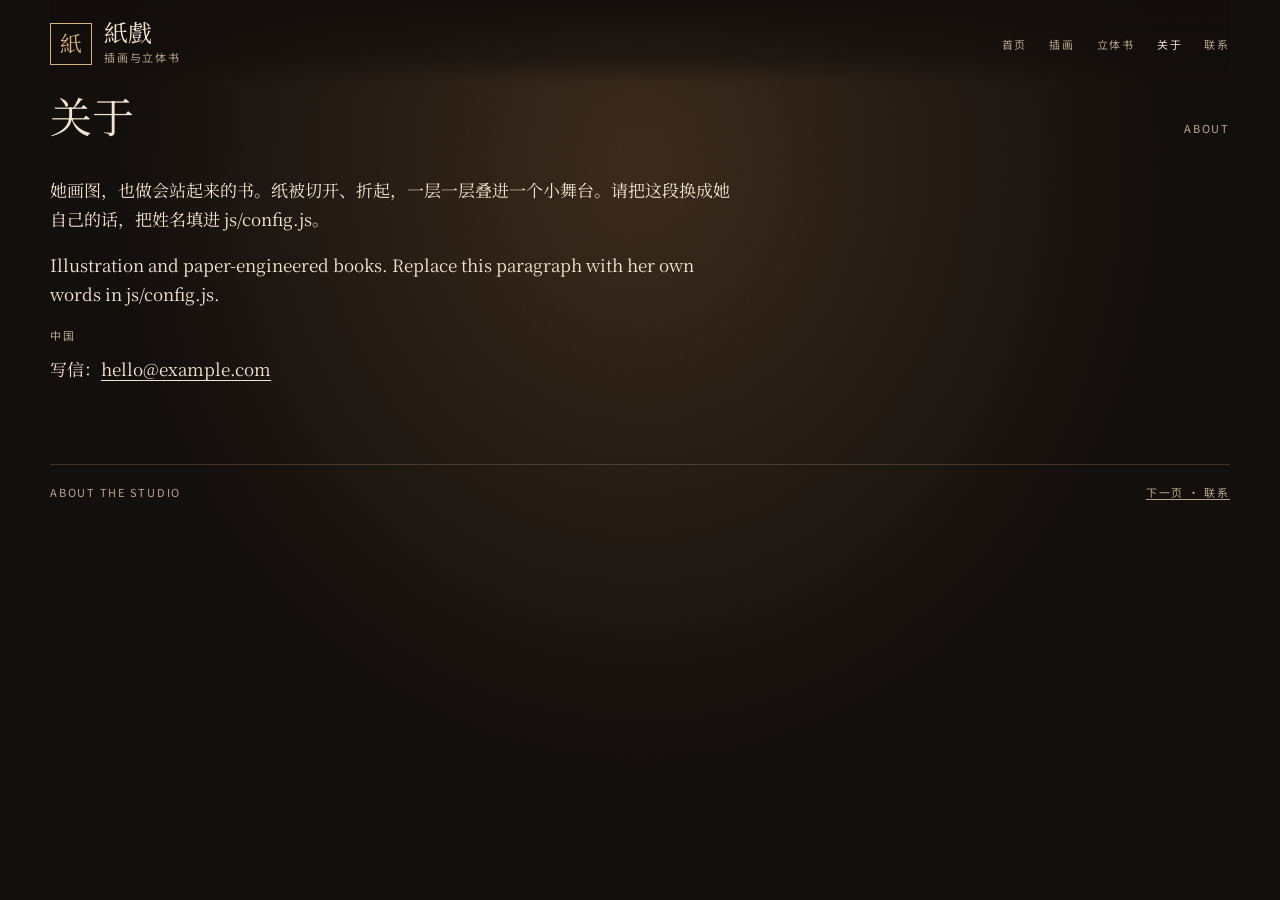
==== about.html @ fc25c819 "Publish artist homepage for GitHub Pages. Co-authored-by: Cursor <cursoragent@cursor.com>" ====
<!DOCTYPE html>
<html lang="zh-CN">
  <head>
    <meta charset="utf-8">
    <meta name="viewport" content="width=device-width, initial-scale=1">
    <title>关于</title>
    <meta name="description" content="插画与立体书作者简介。">
    <link rel="icon" href="assets/favicon.svg" type="image/svg+xml">
    <link rel="preconnect" href="https://fonts.googleapis.com">
    <link rel="preconnect" href="https://fonts.gstatic.com" crossorigin>
    <link href="https://fonts.googleapis.com/css2?family=Instrument+Serif:ital@0;1&family=Noto+Sans+SC:wght@400;500&family=Noto+Serif+SC:wght@400;600&display=swap" rel="stylesheet">
    <link rel="stylesheet" href="css/site.css">
  </head>
  <body data-page="about">
    <span class="crop crop-tl"></span>
    <span class="crop crop-tr"></span>
    <span class="crop crop-bl"></span>
    <span class="crop crop-br"></span>
    <div class="wrap">
      <header class="site-header">
        <a class="brand" href="index.html">
          <span class="seal">紙</span>
          <span class="brand-text">
            <span class="brand-name" data-brand-name></span>
            <span class="brand-tag" data-brand-tag></span>
          </span>
        </a>
        <nav class="nav" aria-label="主导航">
          <a href="index.html">首页</a>
          <a href="works.html">插画</a>
          <a href="books.html">立体书</a>
          <a href="about.html">关于</a>
          <a href="contact.html">联系</a>
        </nav>
      </header>

      <div class="kicker">
        <h2>关于</h2>
        <span>About</span>
      </div>
      <div class="prose">
        <p id="about-zh"></p>
        <p id="about-en"></p>
        <p class="meta" id="about-city"></p>
        <p>写信：<a data-email></a></p>
      </div>

      <footer class="site-footer">
        <span>About the studio</span>
        <a href="contact.html">下一页 · 联系</a>
      </footer>
    </div>
    <script src="js/config.js"></script>
    <script src="js/site.js"></script>
    <script>
      (function () {
        var site = window.SITE || {};
        var zh = document.getElementById("about-zh");
        var en = document.getElementById("about-en");
        var city = document.getElementById("about-city");
        if (zh) zh.textContent = site.about || "";
        if (en) en.textContent = site.aboutEn || "";
        if (city) city.textContent = site.city || "";
      })();
    </script>
  </body>
</html>
---- css/site.css ----
:root {
  --room: #120e0c;
  --room-2: #1b1410;
  --page: #f3e6d0;
  --page-2: #e8d4b4;
  --ink: #f3e6d0;
  --ink-soft: #b9a48a;
  --leather: #6e2a22;
  --spine: #3a2018;
  --gilt: #d7b07a;
  --wash: #6a8fa3;
  --mat: #2f5d4a;
  --shadow: 0 28px 60px rgba(0, 0, 0, 0.45);
  --display: "Instrument Serif", "Noto Serif SC", serif;
  --body: "Noto Serif SC", "Instrument Serif", serif;
  --mark: "Noto Sans SC", sans-serif;
}

*,
*::before,
*::after {
  box-sizing: border-box;
}

html {
  scroll-behavior: smooth;
}

body {
  margin: 0;
  min-height: 100vh;
  color: var(--ink);
  background:
    radial-gradient(ellipse at 50% 18%, #3a2a1c 0%, var(--room) 58%);
  font-family: var(--body);
  font-size: 17px;
  line-height: 1.7;
}

body::before {
  content: "";
  position: fixed;
  inset: 0;
  pointer-events: none;
  z-index: 8;
  background-image: url("data:image/svg+xml,%3Csvg viewBox='0 0 200 200' xmlns='http://www.w3.org/2000/svg'%3E%3Cfilter id='n'%3E%3CfeTurbulence type='fractalNoise' baseFrequency='0.8' numOctaves='3' stitchTiles='stitch'/%3E%3C/filter%3E%3Crect width='100%25' height='100%25' filter='url(%23n)' opacity='0.5'/%3E%3C/svg%3E");
  mix-blend-mode: overlay;
  opacity: 0.16;
}

.crop { display: none; }

a {
  color: inherit;
  text-decoration-thickness: 1px;
  text-underline-offset: 0.22em;
}

a:hover { color: var(--gilt); }

img {
  max-width: 100%;
  display: block;
}

.wrap {
  width: min(1180px, calc(100% - 48px));
  margin: 0 auto;
}

.site-header {
  position: sticky;
  top: 0;
  z-index: 15;
  display: flex;
  align-items: center;
  justify-content: space-between;
  gap: 24px;
  padding: 22px 0 16px;
  background: linear-gradient(180deg, rgba(18, 14, 12, 0.96), rgba(18, 14, 12, 0.55) 70%, transparent);
}

.brand {
  display: flex;
  align-items: center;
  gap: 12px;
  text-decoration: none;
}

.seal {
  width: 42px;
  height: 42px;
  border: 1px solid var(--gilt);
  color: var(--gilt);
  display: grid;
  place-items: center;
  font-family: var(--display);
  font-size: 22px;
}

.brand-text {
  display: flex;
  flex-direction: column;
  gap: 2px;
}

.brand-name {
  font-family: var(--display);
  font-size: 24px;
  line-height: 1;
}

.brand-tag,
.nav,
.kicker span,
.meta,
.field span,
.site-footer,
.card-meta small,
.layer-tab {
  font-family: var(--mark);
  font-size: 11px;
  letter-spacing: 0.16em;
  text-transform: uppercase;
  color: var(--ink-soft);
}

.nav {
  display: flex;
  flex-wrap: wrap;
  gap: 8px 22px;
}

.nav a { text-decoration: none; color: var(--ink-soft); }

.nav a[aria-current="page"],
.nav a:hover {
  color: var(--page);
}

.hero {
  position: relative;
  min-height: min(80vh, 780px);
  margin: 8px 0 72px;
  perspective: 1600px;
}

.stage {
  position: relative;
  height: min(80vh, 780px);
  overflow: hidden;
  background:
    radial-gradient(circle at 50% 72%, #5a3a22 0%, #120e0c 58%);
  cursor: pointer;
}

.tome {
  position: absolute;
  left: 50%;
  top: 52%;
  width: min(340px, 56vw);
  height: min(460px, 62vh);
  transform: translate(-46%, -50%) rotateY(-18deg) rotate(-8deg);
  transform-style: preserve-3d;
  transition: transform 700ms cubic-bezier(0.2, 0.8, 0.2, 1);
  box-shadow: var(--shadow);
}

.spine {
  position: absolute;
  left: 0;
  top: 0;
  bottom: 0;
  width: 28px;
  background: linear-gradient(90deg, #24140f, var(--spine) 40%, #5a2a20);
}

.cover-front {
  position: absolute;
  inset: 0 0 0 28px;
  background:
    linear-gradient(180deg, rgba(215, 176, 122, 0.18), transparent 30%),
    linear-gradient(160deg, #8b3a2a, #4a1c16);
  box-shadow: inset 0 0 0 1px rgba(215, 176, 122, 0.35);
}

.cover-front::after {
  content: "立體書";
  position: absolute;
  left: 18px;
  bottom: 22px;
  font-family: var(--display);
  font-size: 28px;
  color: var(--gilt);
}

.spread {
  position: absolute;
  inset: 8% 8% 10%;
  display: grid;
  grid-template-columns: 1fr 1fr;
  opacity: 0;
  pointer-events: none;
  transform: scale(0.92);
  transition: opacity 500ms ease, transform 700ms ease;
}

.page {
  background: var(--page);
  color: #2c1810;
}

.page-left {
  box-shadow: inset -12px 0 16px rgba(44, 24, 16, 0.08);
  padding: 22px 18px;
}

.page-right {
  position: relative;
  overflow: hidden;
  background: #e7d3b0;
}

.pop-sky,
.pop-mid,
.pop-front {
  position: absolute;
  inset: 0;
}

.pop-sky { background: linear-gradient(#6a8fa3, #c9b07a); }
.pop-mid {
  top: 28%;
  background: #2f5d4a;
  clip-path: polygon(0 40%, 30% 18%, 62% 36%, 100% 12%, 100% 100%, 0 100%);
}
.pop-front {
  top: 48%;
  background: #8b3a2a;
  clip-path: polygon(0 60%, 28% 28%, 58% 50%, 100% 20%, 100% 100%, 0 100%);
}

.stage.is-open .tome {
  width: min(720px, 86vw);
  transform: translate(-50%, -50%) rotate(0deg);
}

.stage.is-open .spine,
.stage.is-open .cover-front {
  opacity: 0;
}

.stage.is-open .spread {
  opacity: 1;
  pointer-events: auto;
  transform: scale(1);
}

.layer-tab {
  position: absolute;
  right: 28px;
  top: 28px;
  padding: 8px 10px;
  background: var(--page);
  color: #2c1810;
  writing-mode: vertical-rl;
}

.hero-copy {
  position: absolute;
  left: 36px;
  bottom: 36px;
  z-index: 3;
  max-width: 16em;
  color: var(--page);
}

.hero-copy h1 {
  margin: 0 0 10px;
  font-family: var(--display);
  font-weight: 400;
  font-size: clamp(40px, 6vw, 72px);
  line-height: 0.95;
}

.hero-copy p {
  margin: 0;
  font-size: 14px;
  max-width: 22em;
  color: var(--ink-soft);
}

.kicker {
  display: flex;
  justify-content: space-between;
  align-items: baseline;
  gap: 16px;
  margin: 0 0 22px;
}

.kicker h2 {
  margin: 0;
  font-family: var(--display);
  font-size: clamp(28px, 4vw, 42px);
  font-weight: 400;
  color: var(--page);
}

.grid {
  display: grid;
  grid-template-columns: repeat(3, 1fr);
  gap: 18px;
}

.card {
  position: relative;
  min-height: 280px;
  background: var(--page);
  color: #2c1810;
  overflow: hidden;
  display: flex;
  flex-direction: column;
  transition: transform 280ms ease;
}

.card:hover {
  transform: translateY(-8px);
  color: #2c1810;
}

.swatch {
  flex: 1;
  min-height: 210px;
  position: relative;
}

.swatch::after {
  content: "作品占位";
  position: absolute;
  left: 14px;
  bottom: 12px;
  font-family: var(--mark);
  font-size: 10px;
  letter-spacing: 0.14em;
  text-transform: uppercase;
  color: rgba(243, 226, 184, 0.8);
}

.card.has-image .swatch::after { display: none; }

.card img {
  width: 100%;
  height: 210px;
  object-fit: cover;
}

.tone-cinnabar { background: linear-gradient(160deg, #8b3a2a, #4a1c16); }
.tone-mat { background: linear-gradient(160deg, #3d6b5a, #1d3d31); }
.tone-wash { background: linear-gradient(160deg, #6a8fa3, #355468); }
.tone-foil { background: linear-gradient(160deg, #d4b36a, #8a6a2c); }
.tone-ink { background: linear-gradient(160deg, #4a2a1c, #2c1810); }
.tone-paper { background: linear-gradient(160deg, #f0ddb4, #c9a46a); }

.card-meta {
  display: flex;
  justify-content: space-between;
  gap: 12px;
  padding: 12px 14px 14px;
  font-size: 14px;
}

.card-meta small { color: #7a5f48; }

.book-list {
  display: flex;
  flex-direction: column;
  gap: 28px;
}

.book {
  display: grid;
  grid-template-columns: 280px 1fr;
  gap: 28px;
  padding: 22px;
  background: rgba(243, 230, 208, 0.08);
  box-shadow: inset 0 0 0 1px rgba(215, 176, 122, 0.22);
}

.book-cover {
  min-height: 340px;
  background: var(--leather);
  position: relative;
  overflow: hidden;
}

.book-cover img {
  width: 100%;
  height: 100%;
  object-fit: cover;
}

.peek {
  display: grid;
  grid-template-columns: repeat(3, 1fr);
  min-height: 160px;
  margin-top: 16px;
  cursor: pointer;
}

.peek-plane {
  min-height: 160px;
  transition: transform 500ms ease;
}

.peek-plane:nth-child(1) { background: #6a8fa3; }
.peek-plane:nth-child(2) { background: #2f5d4a; }
.peek-plane:nth-child(3) { background: #8b3a2a; }

.peek.is-open .peek-plane:nth-child(1) { transform: translateX(-8px) rotate(-2deg); }
.peek.is-open .peek-plane:nth-child(2) { transform: translateY(-10px); }
.peek.is-open .peek-plane:nth-child(3) { transform: translateX(8px) rotate(2deg); }

.book h3 {
  margin: 0 0 8px;
  font-family: var(--display);
  font-size: 34px;
  font-weight: 400;
}

.prose { max-width: 40em; }
.prose p { margin: 0 0 1em; }

.contact-block {
  display: grid;
  grid-template-columns: 1fr 1fr;
  gap: 40px;
}

.field {
  display: flex;
  flex-direction: column;
  gap: 6px;
  margin-bottom: 14px;
}

input,
textarea {
  width: 100%;
  border: 0;
  border-bottom: 1px solid var(--gilt);
  background: transparent;
  color: var(--page);
  font: inherit;
  padding: 8px 0;
}

input:focus,
textarea:focus {
  outline: 2px solid var(--gilt);
  outline-offset: 4px;
}

button,
.btn {
  appearance: none;
  border: 0;
  background: var(--page);
  color: #2c1810;
  font-family: var(--mark);
  font-size: 11px;
  letter-spacing: 0.16em;
  text-transform: uppercase;
  padding: 12px 18px;
  cursor: pointer;
}

button:hover,
.btn:hover { background: var(--gilt); }

.site-footer {
  display: flex;
  justify-content: space-between;
  gap: 16px;
  margin: 80px 0 28px;
  padding-top: 18px;
  border-top: 1px solid rgba(215, 176, 122, 0.22);
}

.note {
  margin: 0 0 28px;
  padding: 12px 14px;
  border-left: 3px solid var(--gilt);
  background: rgba(243, 230, 208, 0.08);
  font-size: 14px;
}

@media (max-width: 860px) {
  .wrap { width: min(100% - 28px, 1180px); }
  .site-header { flex-direction: column; align-items: flex-start; }
  .grid { grid-template-columns: 1fr 1fr; }
  .book,
  .contact-block { grid-template-columns: 1fr; }
  .hero-copy { left: 18px; bottom: 18px; }
}

@media (max-width: 560px) {
  .grid { grid-template-columns: 1fr; }
}

@media (prefers-reduced-motion: reduce) {
  *,
  *::before,
  *::after { transition: none !important; }
}
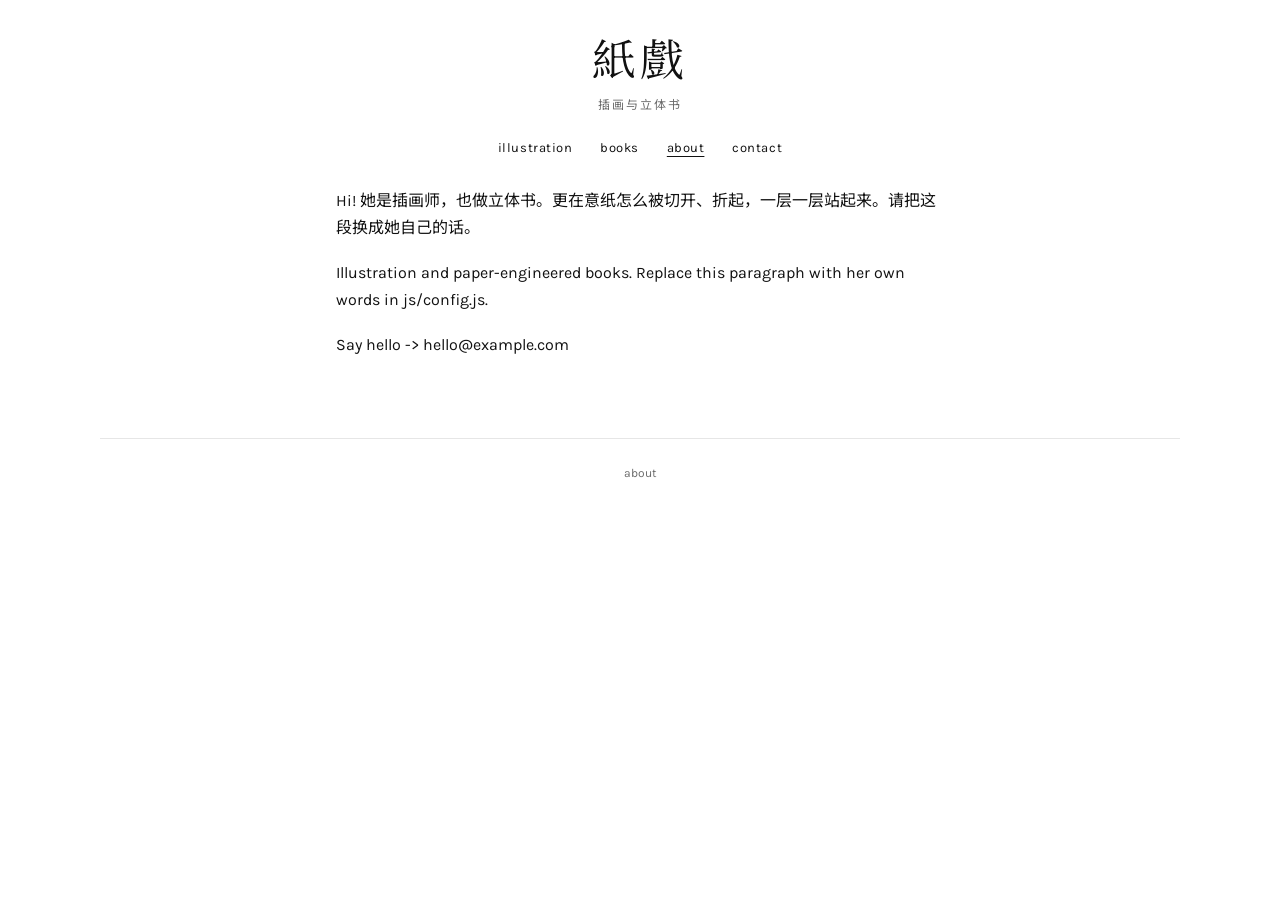
==== commit 95d3e07d: "Restyle site to match JooHee Yoon and Samantha Cotterill. Co-authored-by: Cursor <cursoragent@cursor" ====
--- a/about.html
+++ b/about.html
@@ -3,51 +3,36 @@
   <head>
     <meta charset="utf-8">
     <meta name="viewport" content="width=device-width, initial-scale=1">
-    <title>关于</title>
-    <meta name="description" content="插画与立体书作者简介。">
+    <title>about</title>
     <link rel="icon" href="assets/favicon.svg" type="image/svg+xml">
     <link rel="preconnect" href="https://fonts.googleapis.com">
     <link rel="preconnect" href="https://fonts.gstatic.com" crossorigin>
-    <link href="https://fonts.googleapis.com/css2?family=Instrument+Serif:ital@0;1&family=Noto+Sans+SC:wght@400;500&family=Noto+Serif+SC:wght@400;600&display=swap" rel="stylesheet">
+    <link href="https://fonts.googleapis.com/css2?family=Karla:wght@400;500&family=Libre+Baskerville:ital,wght@0,400;1,400&family=Noto+Sans+SC:wght@400;500&family=Noto+Serif+SC:wght@400;600&display=swap" rel="stylesheet">
     <link rel="stylesheet" href="css/site.css">
   </head>
   <body data-page="about">
-    <span class="crop crop-tl"></span>
-    <span class="crop crop-tr"></span>
-    <span class="crop crop-bl"></span>
-    <span class="crop crop-br"></span>
     <div class="wrap">
       <header class="site-header">
         <a class="brand" href="index.html">
-          <span class="seal">紙</span>
-          <span class="brand-text">
-            <span class="brand-name" data-brand-name></span>
-            <span class="brand-tag" data-brand-tag></span>
-          </span>
+          <span class="brand-name" data-brand-name></span>
+          <span class="brand-tag" data-brand-tag></span>
         </a>
         <nav class="nav" aria-label="主导航">
-          <a href="index.html">首页</a>
-          <a href="works.html">插画</a>
-          <a href="books.html">立体书</a>
-          <a href="about.html">关于</a>
-          <a href="contact.html">联系</a>
+          <a href="works.html">illustration</a>
+          <a href="books.html">books</a>
+          <a href="about.html">about</a>
+          <a href="contact.html">contact</a>
         </nav>
       </header>
 
-      <div class="kicker">
-        <h2>关于</h2>
-        <span>About</span>
-      </div>
       <div class="prose">
         <p id="about-zh"></p>
         <p id="about-en"></p>
-        <p class="meta" id="about-city"></p>
-        <p>写信：<a data-email></a></p>
+        <p>Say hello -> <a data-email></a></p>
       </div>
 
       <footer class="site-footer">
-        <span>About the studio</span>
-        <a href="contact.html">下一页 · 联系</a>
+        <span>about</span>
       </footer>
     </div>
     <script src="js/config.js"></script>
@@ -57,10 +42,8 @@
         var site = window.SITE || {};
         var zh = document.getElementById("about-zh");
         var en = document.getElementById("about-en");
-        var city = document.getElementById("about-city");
         if (zh) zh.textContent = site.about || "";
         if (en) en.textContent = site.aboutEn || "";
-        if (city) city.textContent = site.city || "";
       })();
     </script>
   </body>
--- a/css/site.css
+++ b/css/site.css
@@ -1,19 +1,11 @@
 :root {
-  --room: #120e0c;
-  --room-2: #1b1410;
-  --page: #f3e6d0;
-  --page-2: #e8d4b4;
-  --ink: #f3e6d0;
-  --ink-soft: #b9a48a;
-  --leather: #6e2a22;
-  --spine: #3a2018;
-  --gilt: #d7b07a;
-  --wash: #6a8fa3;
-  --mat: #2f5d4a;
-  --shadow: 0 28px 60px rgba(0, 0, 0, 0.45);
-  --display: "Instrument Serif", "Noto Serif SC", serif;
-  --body: "Noto Serif SC", "Instrument Serif", serif;
-  --mark: "Noto Sans SC", sans-serif;
+  --bg: #ffffff;
+  --ink: #111111;
+  --muted: #6a6a6a;
+  --line: #e6e6e6;
+  --soft: #f4f1ea;
+  --name: "Libre Baskerville", "Noto Serif SC", serif;
+  --ui: "Karla", "Noto Sans SC", sans-serif;
 }
 
 *,
@@ -30,33 +22,25 @@
   margin: 0;
   min-height: 100vh;
   color: var(--ink);
-  background:
-    radial-gradient(ellipse at 50% 18%, #3a2a1c 0%, var(--room) 58%);
-  font-family: var(--body);
-  font-size: 17px;
+  background: var(--bg);
+  font-family: var(--ui);
+  font-size: 16px;
   line-height: 1.7;
 }
 
-body::before {
-  content: "";
-  position: fixed;
-  inset: 0;
-  pointer-events: none;
-  z-index: 8;
-  background-image: url("data:image/svg+xml,%3Csvg viewBox='0 0 200 200' xmlns='http://www.w3.org/2000/svg'%3E%3Cfilter id='n'%3E%3CfeTurbulence type='fractalNoise' baseFrequency='0.8' numOctaves='3' stitchTiles='stitch'/%3E%3C/filter%3E%3Crect width='100%25' height='100%25' filter='url(%23n)' opacity='0.5'/%3E%3C/svg%3E");
-  mix-blend-mode: overlay;
-  opacity: 0.16;
-}
-
-.crop { display: none; }
+.crop {
+  display: none;
+}
 
 a {
   color: inherit;
-  text-decoration-thickness: 1px;
+  text-decoration: none;
+}
+
+a:hover {
+  text-decoration: underline;
   text-underline-offset: 0.22em;
 }
-
-a:hover { color: var(--gilt); }
 
 img {
   max-width: 100%;
@@ -64,230 +48,90 @@
 }
 
 .wrap {
-  width: min(1180px, calc(100% - 48px));
+  width: min(1080px, calc(100% - 48px));
   margin: 0 auto;
 }
 
 .site-header {
-  position: sticky;
-  top: 0;
-  z-index: 15;
-  display: flex;
+  padding: 36px 0 28px;
+  text-align: center;
+}
+
+.brand {
+  display: flex;
+  flex-direction: column;
   align-items: center;
-  justify-content: space-between;
-  gap: 24px;
-  padding: 22px 0 16px;
-  background: linear-gradient(180deg, rgba(18, 14, 12, 0.96), rgba(18, 14, 12, 0.55) 70%, transparent);
-}
-
-.brand {
-  display: flex;
-  align-items: center;
-  gap: 12px;
+  gap: 8px;
   text-decoration: none;
 }
 
 .seal {
-  width: 42px;
-  height: 42px;
-  border: 1px solid var(--gilt);
-  color: var(--gilt);
-  display: grid;
-  place-items: center;
-  font-family: var(--display);
-  font-size: 22px;
-}
-
-.brand-text {
-  display: flex;
-  flex-direction: column;
-  gap: 2px;
+  display: none;
 }
 
 .brand-name {
-  font-family: var(--display);
-  font-size: 24px;
-  line-height: 1;
-}
-
-.brand-tag,
-.nav,
-.kicker span,
-.meta,
-.field span,
-.site-footer,
-.card-meta small,
-.layer-tab {
-  font-family: var(--mark);
-  font-size: 11px;
-  letter-spacing: 0.16em;
+  font-family: var(--name);
+  font-size: clamp(28px, 5vw, 44px);
+  font-weight: 400;
+  letter-spacing: 0.08em;
   text-transform: uppercase;
-  color: var(--ink-soft);
+  line-height: 1.15;
+}
+
+.brand-tag {
+  font-size: 12px;
+  letter-spacing: 0.18em;
+  text-transform: uppercase;
+  color: var(--muted);
 }
 
 .nav {
   display: flex;
+  justify-content: center;
   flex-wrap: wrap;
-  gap: 8px 22px;
-}
-
-.nav a { text-decoration: none; color: var(--ink-soft); }
+  gap: 8px 28px;
+  margin-top: 22px;
+  font-size: 13px;
+  letter-spacing: 0.04em;
+}
+
+.nav a {
+  color: var(--ink);
+  text-decoration: none;
+}
 
 .nav a[aria-current="page"],
 .nav a:hover {
-  color: var(--page);
-}
-
-.hero {
-  position: relative;
-  min-height: min(80vh, 780px);
-  margin: 8px 0 72px;
-  perspective: 1600px;
-}
-
-.stage {
-  position: relative;
-  height: min(80vh, 780px);
-  overflow: hidden;
-  background:
-    radial-gradient(circle at 50% 72%, #5a3a22 0%, #120e0c 58%);
+  text-decoration: underline;
+  text-underline-offset: 0.28em;
+}
+
+.feature {
+  margin: 8px 0 56px;
+}
+
+.feature-art {
+  min-height: min(72vh, 680px);
+  background: var(--soft);
   cursor: pointer;
-}
-
-.tome {
-  position: absolute;
-  left: 50%;
-  top: 52%;
-  width: min(340px, 56vw);
-  height: min(460px, 62vh);
-  transform: translate(-46%, -50%) rotateY(-18deg) rotate(-8deg);
-  transform-style: preserve-3d;
-  transition: transform 700ms cubic-bezier(0.2, 0.8, 0.2, 1);
-  box-shadow: var(--shadow);
-}
-
-.spine {
-  position: absolute;
-  left: 0;
-  top: 0;
-  bottom: 0;
-  width: 28px;
-  background: linear-gradient(90deg, #24140f, var(--spine) 40%, #5a2a20);
-}
-
-.cover-front {
-  position: absolute;
-  inset: 0 0 0 28px;
-  background:
-    linear-gradient(180deg, rgba(215, 176, 122, 0.18), transparent 30%),
-    linear-gradient(160deg, #8b3a2a, #4a1c16);
-  box-shadow: inset 0 0 0 1px rgba(215, 176, 122, 0.35);
-}
-
-.cover-front::after {
-  content: "立體書";
-  position: absolute;
-  left: 18px;
-  bottom: 22px;
-  font-family: var(--display);
-  font-size: 28px;
-  color: var(--gilt);
-}
-
-.spread {
-  position: absolute;
-  inset: 8% 8% 10%;
-  display: grid;
-  grid-template-columns: 1fr 1fr;
-  opacity: 0;
-  pointer-events: none;
-  transform: scale(0.92);
-  transition: opacity 500ms ease, transform 700ms ease;
-}
-
-.page {
-  background: var(--page);
-  color: #2c1810;
-}
-
-.page-left {
-  box-shadow: inset -12px 0 16px rgba(44, 24, 16, 0.08);
-  padding: 22px 18px;
-}
-
-.page-right {
   position: relative;
   overflow: hidden;
-  background: #e7d3b0;
-}
-
-.pop-sky,
-.pop-mid,
-.pop-front {
-  position: absolute;
-  inset: 0;
-}
-
-.pop-sky { background: linear-gradient(#6a8fa3, #c9b07a); }
-.pop-mid {
-  top: 28%;
-  background: #2f5d4a;
-  clip-path: polygon(0 40%, 30% 18%, 62% 36%, 100% 12%, 100% 100%, 0 100%);
-}
-.pop-front {
-  top: 48%;
-  background: #8b3a2a;
-  clip-path: polygon(0 60%, 28% 28%, 58% 50%, 100% 20%, 100% 100%, 0 100%);
-}
-
-.stage.is-open .tome {
-  width: min(720px, 86vw);
-  transform: translate(-50%, -50%) rotate(0deg);
-}
-
-.stage.is-open .spine,
-.stage.is-open .cover-front {
-  opacity: 0;
-}
-
-.stage.is-open .spread {
-  opacity: 1;
-  pointer-events: auto;
-  transform: scale(1);
-}
-
-.layer-tab {
-  position: absolute;
-  right: 28px;
-  top: 28px;
-  padding: 8px 10px;
-  background: var(--page);
-  color: #2c1810;
-  writing-mode: vertical-rl;
-}
-
-.hero-copy {
-  position: absolute;
-  left: 36px;
-  bottom: 36px;
-  z-index: 3;
-  max-width: 16em;
-  color: var(--page);
-}
-
-.hero-copy h1 {
-  margin: 0 0 10px;
-  font-family: var(--display);
-  font-weight: 400;
-  font-size: clamp(40px, 6vw, 72px);
-  line-height: 0.95;
-}
-
-.hero-copy p {
-  margin: 0;
-  font-size: 14px;
-  max-width: 22em;
-  color: var(--ink-soft);
+}
+
+.feature-art.is-open {
+  display: grid;
+  grid-template-columns: 1fr 1fr 1fr;
+}
+
+.feature-art.is-open .peek-plane {
+  min-height: min(72vh, 680px);
+}
+
+.feature-cap {
+  margin: 14px 0 0;
+  text-align: center;
+  font-size: 13px;
+  color: var(--muted);
 }
 
 .kicker {
@@ -295,15 +139,25 @@
   justify-content: space-between;
   align-items: baseline;
   gap: 16px;
-  margin: 0 0 22px;
-}
-
-.kicker h2 {
-  margin: 0;
-  font-family: var(--display);
-  font-size: clamp(28px, 4vw, 42px);
+  margin: 0 0 20px;
+}
+
+.kicker h2,
+.page-title {
+  margin: 0 0 28px;
+  font-family: var(--name);
+  font-size: 22px;
   font-weight: 400;
-  color: var(--page);
+  text-align: center;
+  letter-spacing: 0.06em;
+}
+
+.kicker span,
+.meta {
+  font-size: 12px;
+  letter-spacing: 0.08em;
+  text-transform: lowercase;
+  color: var(--muted);
 }
 
 .grid {
@@ -313,85 +167,86 @@
 }
 
 .card {
-  position: relative;
-  min-height: 280px;
-  background: var(--page);
-  color: #2c1810;
-  overflow: hidden;
+  min-height: 0;
+  background: transparent;
+  color: var(--ink);
   display: flex;
   flex-direction: column;
-  transition: transform 280ms ease;
 }
 
 .card:hover {
-  transform: translateY(-8px);
-  color: #2c1810;
+  color: var(--ink);
 }
 
 .swatch {
-  flex: 1;
-  min-height: 210px;
+  min-height: 240px;
   position: relative;
 }
 
 .swatch::after {
   content: "作品占位";
   position: absolute;
-  left: 14px;
-  bottom: 12px;
-  font-family: var(--mark);
-  font-size: 10px;
-  letter-spacing: 0.14em;
-  text-transform: uppercase;
-  color: rgba(243, 226, 184, 0.8);
-}
-
-.card.has-image .swatch::after { display: none; }
+  left: 12px;
+  bottom: 10px;
+  font-size: 11px;
+  color: rgba(255, 255, 255, 0.85);
+}
+
+.card.has-image .swatch::after {
+  display: none;
+}
 
 .card img {
   width: 100%;
-  height: 210px;
+  height: 240px;
   object-fit: cover;
 }
 
-.tone-cinnabar { background: linear-gradient(160deg, #8b3a2a, #4a1c16); }
-.tone-mat { background: linear-gradient(160deg, #3d6b5a, #1d3d31); }
-.tone-wash { background: linear-gradient(160deg, #6a8fa3, #355468); }
-.tone-foil { background: linear-gradient(160deg, #d4b36a, #8a6a2c); }
-.tone-ink { background: linear-gradient(160deg, #4a2a1c, #2c1810); }
-.tone-paper { background: linear-gradient(160deg, #f0ddb4, #c9a46a); }
+.tone-cinnabar { background: #c46a4a; }
+.tone-mat { background: #6f8a6a; }
+.tone-wash { background: #7ea0b0; }
+.tone-foil { background: #d2b56a; }
+.tone-ink { background: #4a4a4a; }
+.tone-paper { background: #e4d3b0; }
 
 .card-meta {
   display: flex;
   justify-content: space-between;
+  gap: 10px;
+  padding: 10px 0 0;
+  font-size: 13px;
+}
+
+.card-meta small {
+  color: var(--muted);
+  font-size: 12px;
+}
+
+.book-list {
+  display: grid;
+  grid-template-columns: repeat(3, 1fr);
+  gap: 28px 20px;
+}
+
+.book {
+  display: flex;
+  flex-direction: column;
   gap: 12px;
-  padding: 12px 14px 14px;
-  font-size: 14px;
-}
-
-.card-meta small { color: #7a5f48; }
-
-.book-list {
-  display: flex;
-  flex-direction: column;
-  gap: 28px;
-}
-
-.book {
-  display: grid;
-  grid-template-columns: 280px 1fr;
-  gap: 28px;
-  padding: 22px;
-  background: rgba(243, 230, 208, 0.08);
-  box-shadow: inset 0 0 0 1px rgba(215, 176, 122, 0.22);
+  padding: 0;
+  background: transparent;
+  box-shadow: none;
 }
 
 .book-cover {
-  min-height: 340px;
-  background: var(--leather);
+  min-height: 360px;
+  background: #c46a4a;
   position: relative;
   overflow: hidden;
 }
+
+.book-cover.tone-mat { background: #6f8a6a; }
+.book-cover.tone-cinnabar { background: #c46a4a; }
+.book-cover.tone-wash { background: #7ea0b0; }
 
 .book-cover img {
   width: 100%;
@@ -399,41 +254,48 @@
   object-fit: cover;
 }
 
+.book h3 {
+  margin: 0;
+  font-family: var(--name);
+  font-size: 20px;
+  font-weight: 400;
+}
+
 .peek {
   display: grid;
   grid-template-columns: repeat(3, 1fr);
-  min-height: 160px;
-  margin-top: 16px;
+  min-height: 120px;
   cursor: pointer;
 }
 
 .peek-plane {
-  min-height: 160px;
-  transition: transform 500ms ease;
-}
-
-.peek-plane:nth-child(1) { background: #6a8fa3; }
-.peek-plane:nth-child(2) { background: #2f5d4a; }
-.peek-plane:nth-child(3) { background: #8b3a2a; }
-
-.peek.is-open .peek-plane:nth-child(1) { transform: translateX(-8px) rotate(-2deg); }
-.peek.is-open .peek-plane:nth-child(2) { transform: translateY(-10px); }
-.peek.is-open .peek-plane:nth-child(3) { transform: translateX(8px) rotate(2deg); }
-
-.book h3 {
-  margin: 0 0 8px;
-  font-family: var(--display);
-  font-size: 34px;
-  font-weight: 400;
-}
-
-.prose { max-width: 40em; }
-.prose p { margin: 0 0 1em; }
+  min-height: 120px;
+  transition: transform 400ms ease;
+}
+
+.peek-plane:nth-child(1) { background: #7ea0b0; }
+.peek-plane:nth-child(2) { background: #6f8a6a; }
+.peek-plane:nth-child(3) { background: #c46a4a; }
+
+.peek.is-open .peek-plane:nth-child(1) { transform: translateY(6px); }
+.peek.is-open .peek-plane:nth-child(2) { transform: translateY(-8px); }
+.peek.is-open .peek-plane:nth-child(3) { transform: translateY(6px); }
+
+.prose {
+  max-width: 38em;
+  margin: 0 auto;
+  text-align: left;
+}
+
+.prose p {
+  margin: 0 0 1.1em;
+}
 
 .contact-block {
   display: grid;
   grid-template-columns: 1fr 1fr;
-  gap: 40px;
+  gap: 48px;
+  align-items: start;
 }
 
 .field {
@@ -441,74 +303,76 @@
   flex-direction: column;
   gap: 6px;
   margin-bottom: 14px;
+}
+
+.field span {
+  font-size: 12px;
+  color: var(--muted);
 }
 
 input,
 textarea {
   width: 100%;
   border: 0;
-  border-bottom: 1px solid var(--gilt);
+  border-bottom: 1px solid var(--ink);
   background: transparent;
-  color: var(--page);
+  color: var(--ink);
   font: inherit;
   padding: 8px 0;
 }
 
 input:focus,
 textarea:focus {
-  outline: 2px solid var(--gilt);
-  outline-offset: 4px;
+  outline: none;
+  border-bottom-width: 2px;
 }
 
 button,
 .btn {
   appearance: none;
-  border: 0;
-  background: var(--page);
-  color: #2c1810;
-  font-family: var(--mark);
-  font-size: 11px;
-  letter-spacing: 0.16em;
-  text-transform: uppercase;
-  padding: 12px 18px;
+  border: 1px solid var(--ink);
+  background: var(--bg);
+  color: var(--ink);
+  font-family: var(--ui);
+  font-size: 13px;
+  padding: 10px 16px;
   cursor: pointer;
 }
 
 button:hover,
-.btn:hover { background: var(--gilt); }
+.btn:hover {
+  background: var(--ink);
+  color: var(--bg);
+}
 
 .site-footer {
   display: flex;
-  justify-content: space-between;
+  justify-content: center;
   gap: 16px;
-  margin: 80px 0 28px;
-  padding-top: 18px;
-  border-top: 1px solid rgba(215, 176, 122, 0.22);
+  margin: 80px 0 32px;
+  padding-top: 24px;
+  border-top: 1px solid var(--line);
+  font-size: 12px;
+  color: var(--muted);
 }
 
 .note {
-  margin: 0 0 28px;
-  padding: 12px 14px;
-  border-left: 3px solid var(--gilt);
-  background: rgba(243, 230, 208, 0.08);
+  max-width: 38em;
+  margin: 0 auto 28px;
+  color: var(--muted);
   font-size: 14px;
+  text-align: center;
 }
 
 @media (max-width: 860px) {
-  .wrap { width: min(100% - 28px, 1180px); }
-  .site-header { flex-direction: column; align-items: flex-start; }
-  .grid { grid-template-columns: 1fr 1fr; }
-  .book,
-  .contact-block { grid-template-columns: 1fr; }
-  .hero-copy { left: 18px; bottom: 18px; }
+  .wrap { width: min(100% - 28px, 1080px); }
+  .grid,
+  .book-list,
+  .contact-block { grid-template-columns: 1fr 1fr; }
+  .feature-art.is-open { grid-template-columns: 1fr; }
 }
 
 @media (max-width: 560px) {
-  .grid { grid-template-columns: 1fr; }
-}
-
-@media (prefers-reduced-motion: reduce) {
-  *,
-  *::before,
-  *::after { transition: none !important; }
-}
+  .grid,
+  .book-list { grid-template-columns: 1fr; }
+}
